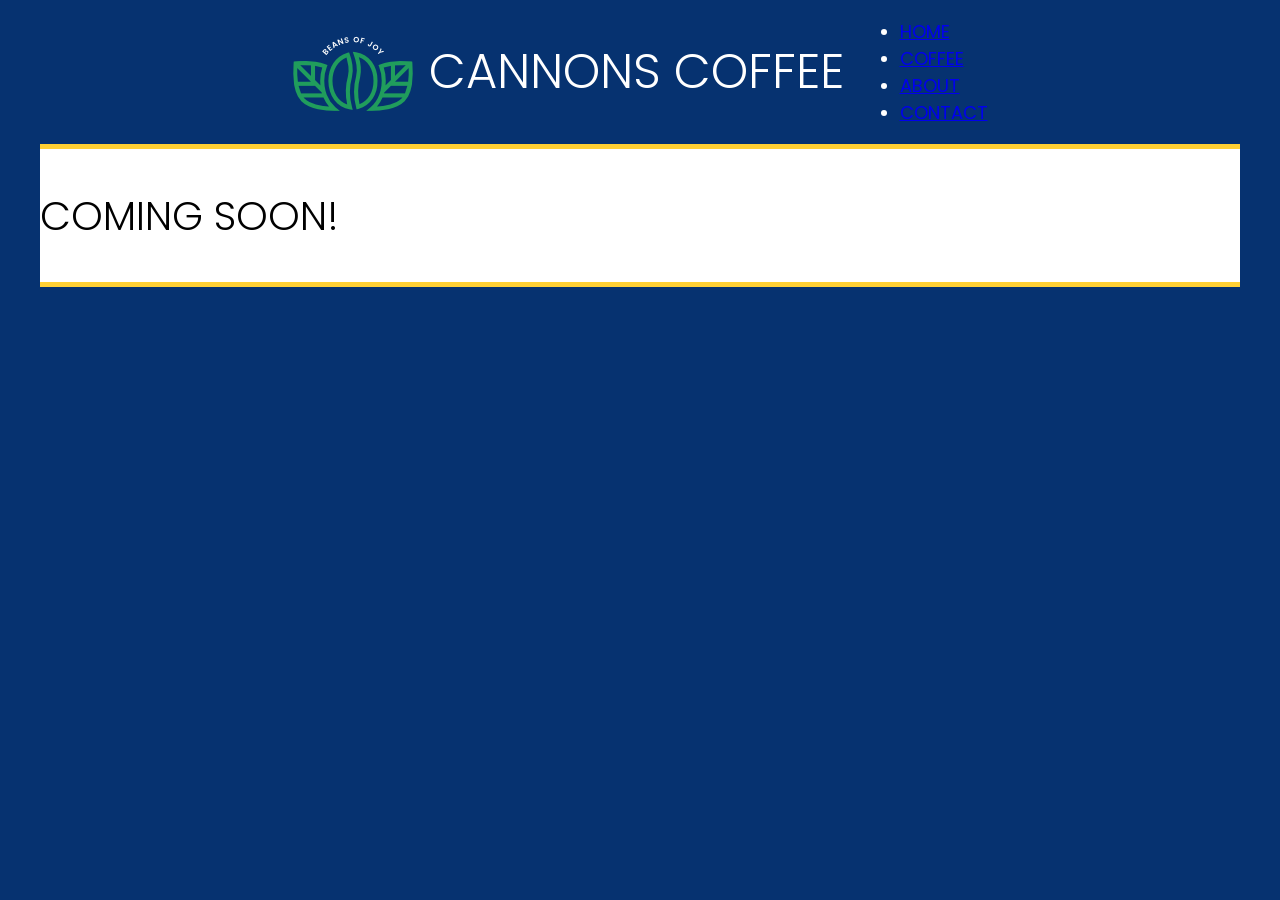
==== index.html @ 7f61fa81 "start project" ====
<!DOCTYPE html>
<html lang="en">

<head>
    <meta charset="UTF-8">
    <meta name="viewport" content="width=device-width, initial-scale=1.0">
    <title>Document</title>
    <link rel="stylesheet" href="css/styles.css">
</head>

<body>
    <div class="wrapper">
        <header>
            <img src="images/logo-nav.png" alt="Cannons Coffee, Beans of Joy! Est. 2014" />
            <h1>Cannons Coffee</h1>
            <nav>
                <ul>
                    <li><a href="#">Home</a></li>
                    <li><a href="latte.html">Coffee</a></li>
                    <li><a href="https://www.cloveberry.com/" target="_blank">About</a></li>
                    <li><a href="mailto:raidorzback@gmail.com">Contact</a></li>
                </ul>
            </nav>
        </header>
        <main>
            <h2>Coming Soon!</h2>
        </main>
    </div>
</body>

</html>
---- css/styles.css ----
@import url("https://fonts.googleapis.com/css2?family=Poppins:ital,wght@0,100;0,200;0,300;0,400;0,500;0,600;0,700;0,800;0,900;1,100;1,200;1,300;1,400;1,500;1,600;1,700;1,800;1,900&display=swap");

/* BASIC FORMATTING */
html {
    box-sizing: border-box;
}
*,
*:before,
*:after {
    box-sizing: inherit;
}

img {
    max-width: 100%;
}

:root {
    --black: #000000;
    --white: #ffffff;
    --catalina: #06327d;
    --bluetiful: #2b70e4;
    --vegan: #209d5c;
    --sunglow: #ffd034;
    --lightblue: #cadbf8;
}

body {
    font-family: Poppins;
    font-size: 1.125rem;
    color: black;
    background-color: #063270;
    margin: 0;
    padding: 0;
    line-height: 1.5;
}

main {
    background-color: white;
    border-bottom: 5px solid #ffd034;
    border-top: 5px solid #ffd034;
}

header {
    color: white;
    text-transform: uppercase;
    font-weight: normal;
    display: flex;
    flex-flow: row wrap;
    justify-content: center;
    align-items: center;
    gap: 1rem;
}

h1 {
    font-size: 3rem;
}

    h2 {
        font-size: 2.5rem;
    }

        h3 {
            font-size: 1.75rem;
        }

            h1, h2 {
                font-weight: 300;
                text-transform: uppercase;
            }

                h1, h2, h3 {
                    line-height: 1.667;
                }

.wrapper {
    max-width: 1200px;
    margin: 0 auto;
}
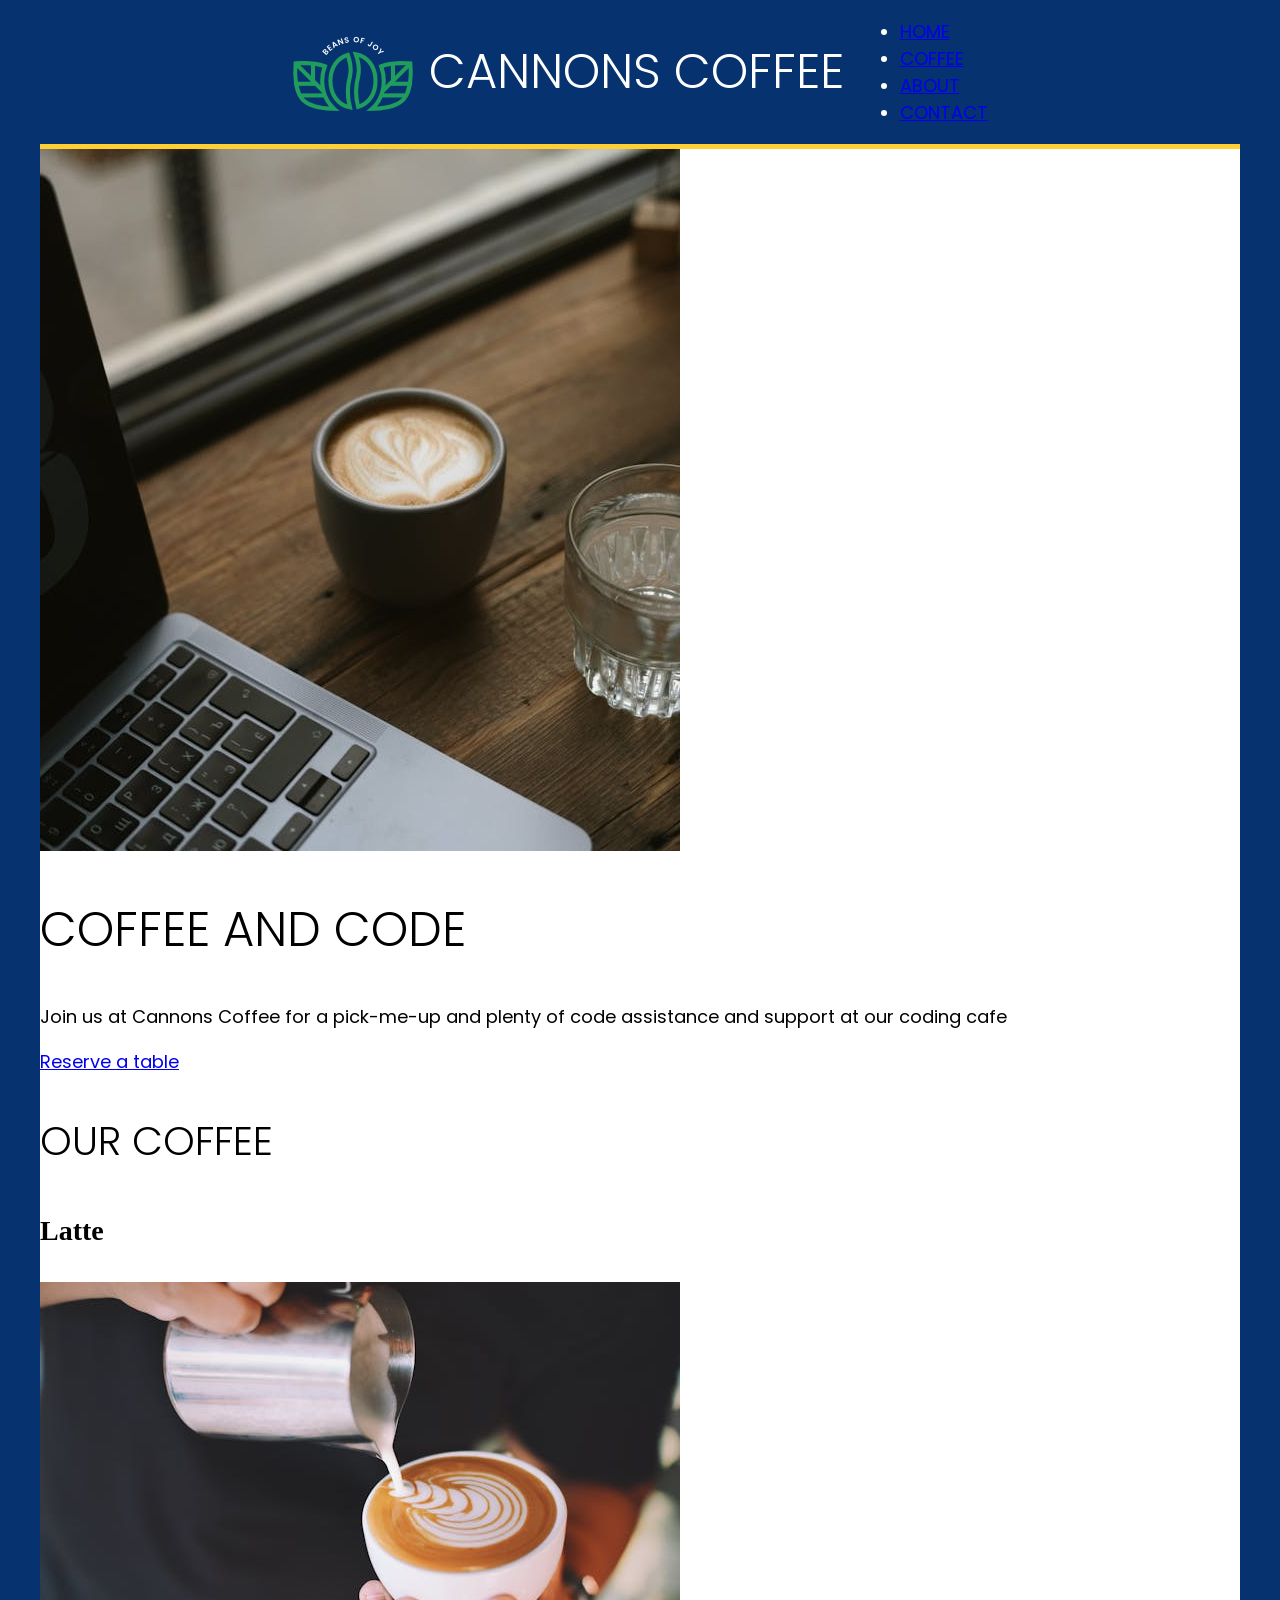
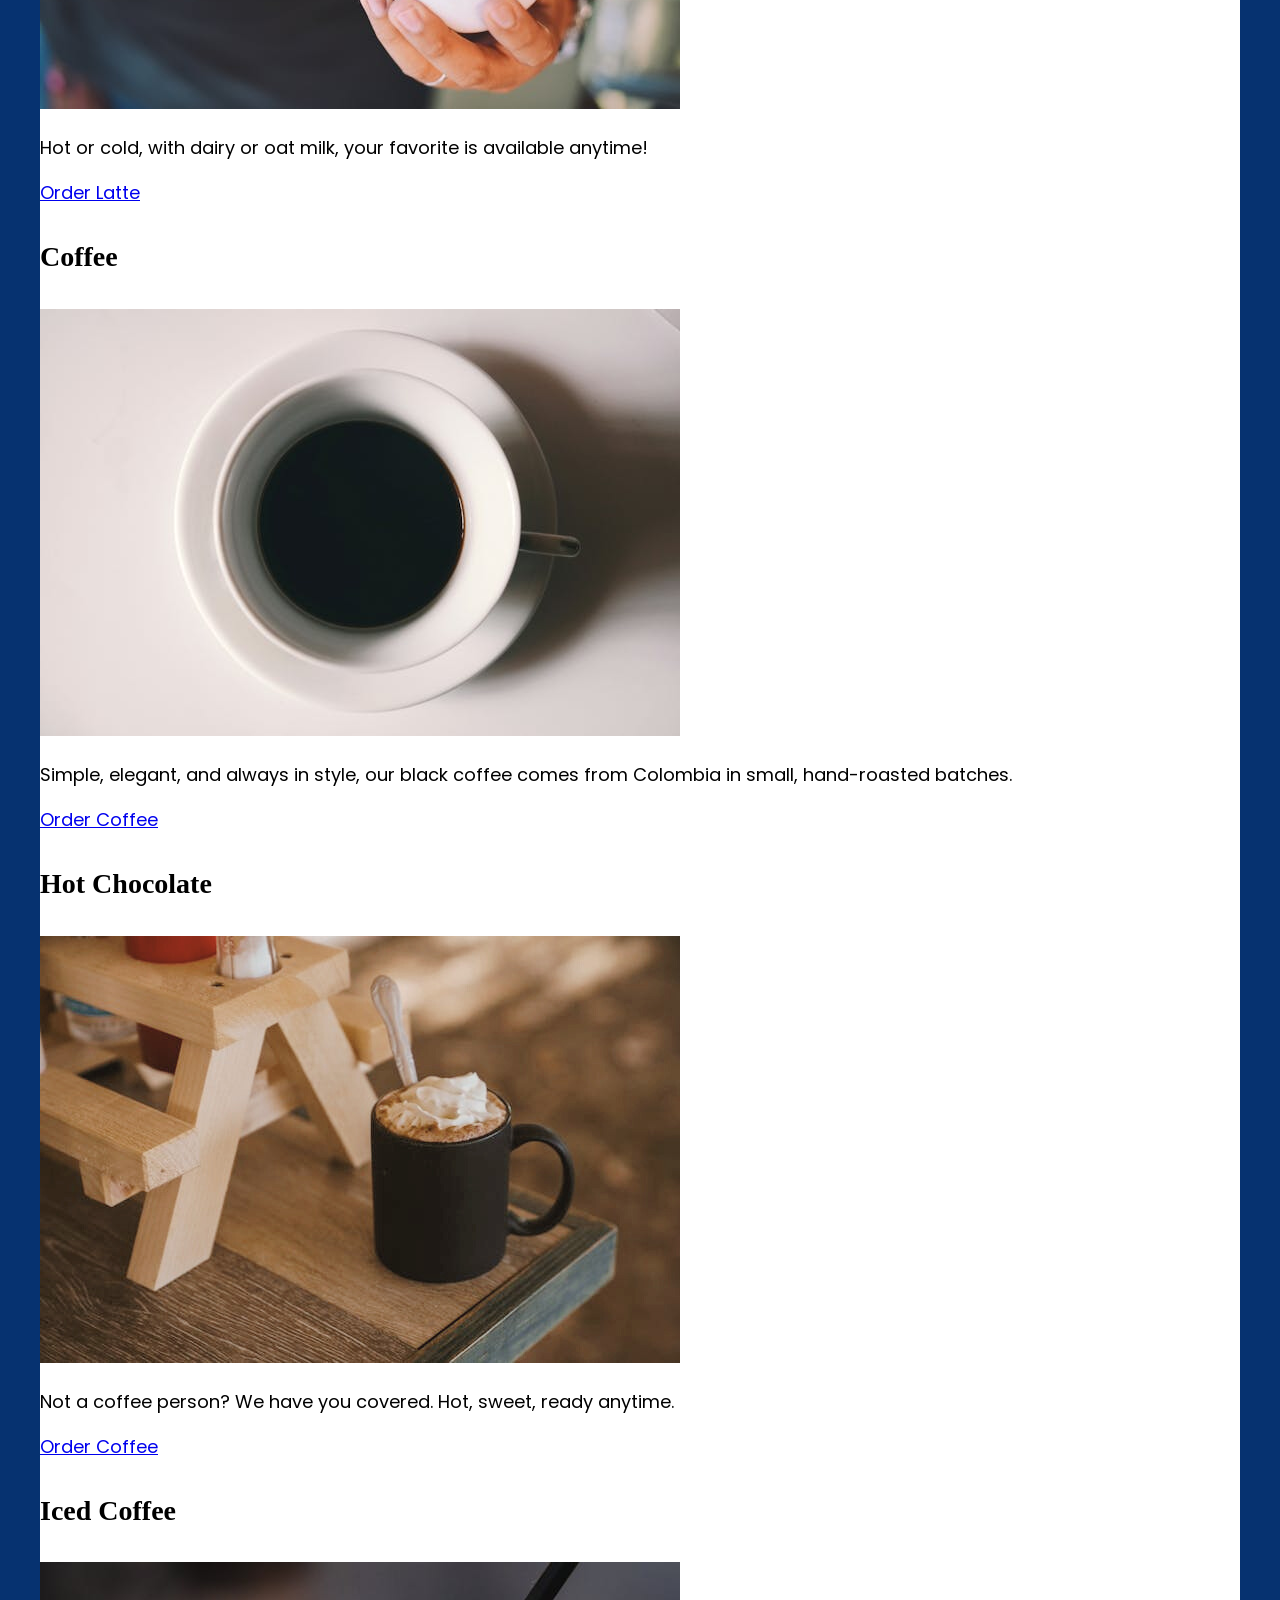
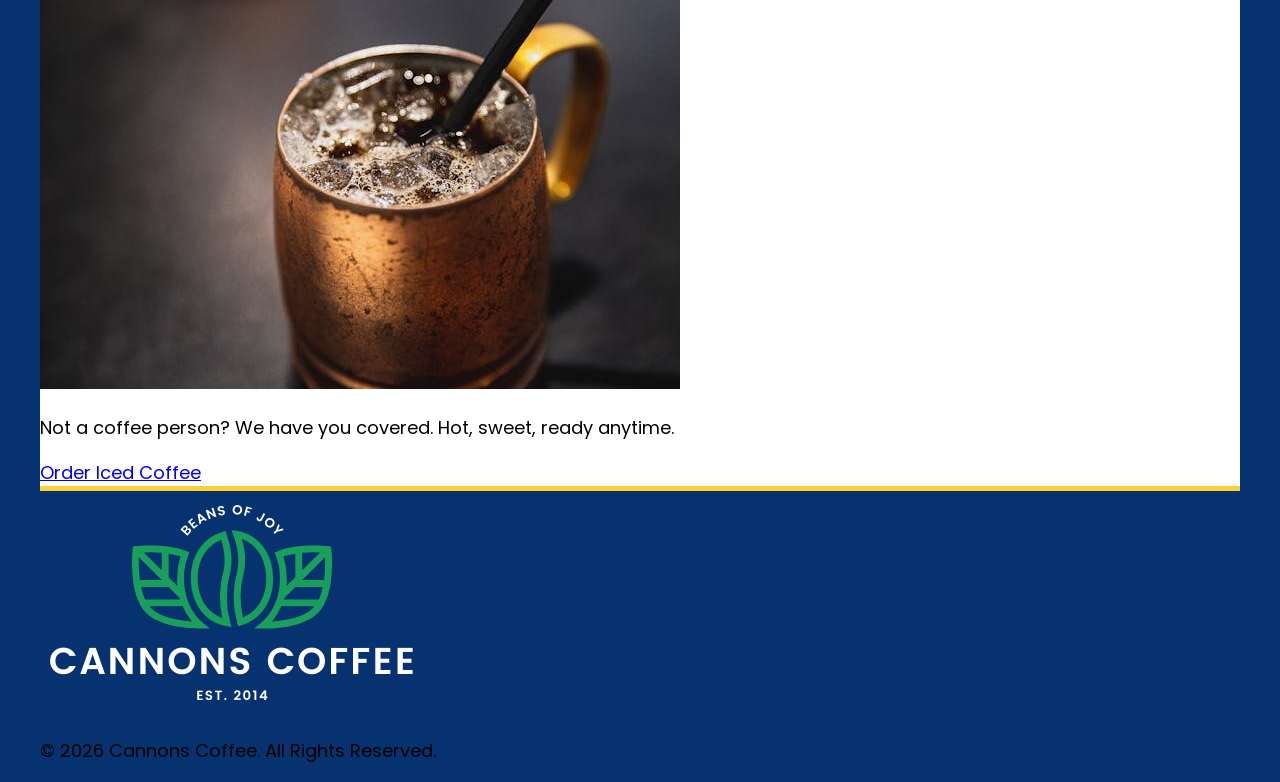
==== commit a55b48e0: "mark up html for both pages" ====
--- a/index.html
+++ b/index.html
@@ -23,8 +23,48 @@
             </nav>
         </header>
         <main>
-            <h2>Coming Soon!</h2>
+            <div>
+                <img src="images/coffee-computer.jpg" alt="Laptop with a cup of coffee and a glass of water">
+                <div>
+                    <h1>Coffee and Code</h1>
+                    <p>Join us at Cannons Coffee for a pick-me-up and plenty of code assistance and support at our
+                        coding cafe</p>
+                    <a href="#">Reserve a table</a>
+                </div>
+            </div>
+            <div>
+                <h2>Our Coffee</h2>
+                <div class="card">
+                    <h3>Latte</h3>
+                    <img src="images/latte.jpg" alt="Latte in a cup">
+                    <p>Hot or cold, with dairy or oat milk, your favorite is available anytime!</p>
+                    <a href="latte.html">Order Latte</a>
+                </div>
+                <div class="card">
+                    <h3>Coffee</h3>
+                    <img src="images/coffee.jpg" alt="Coffee in a cup">
+                    <p>Simple, elegant, and always in style, our black coffee comes from Colombia in small, hand-roasted
+                        batches.</p>
+                    <a href="latte.html">Order Coffee</a>
+                </div>
+                <div class="card">
+                    <h3>Hot Chocolate</h3>
+                    <img src="images/hotchoc.jpg" alt="ot Chocolate in a cup with whipped cream">
+                    <p>Not a coffee person? We have you covered. Hot, sweet, ready anytime.</p>
+                    <a href="latte.html">Order Coffee</a>
+                </div>
+                <div class="card">
+                    <h3>Iced Coffee</h3>
+                    <img src="images/iced.jpg" alt="Iced coffee in a mug with a straw ">
+                    <p>Not a coffee person? We have you covered. Hot, sweet, ready anytime.</p>
+                    <a href="latte.html">Order Iced Coffee</a>
+                </div>
+            </div>
         </main>
+        <footer>
+            <img src="images/logo-footer.png" alt="Cannons Coffee, Beans of Joy! Est. 2014">
+            <p>&copy; 2026 Cannons Coffee. All Rights Reserved.</p>
+        </footer>
     </div>
 </body>
 
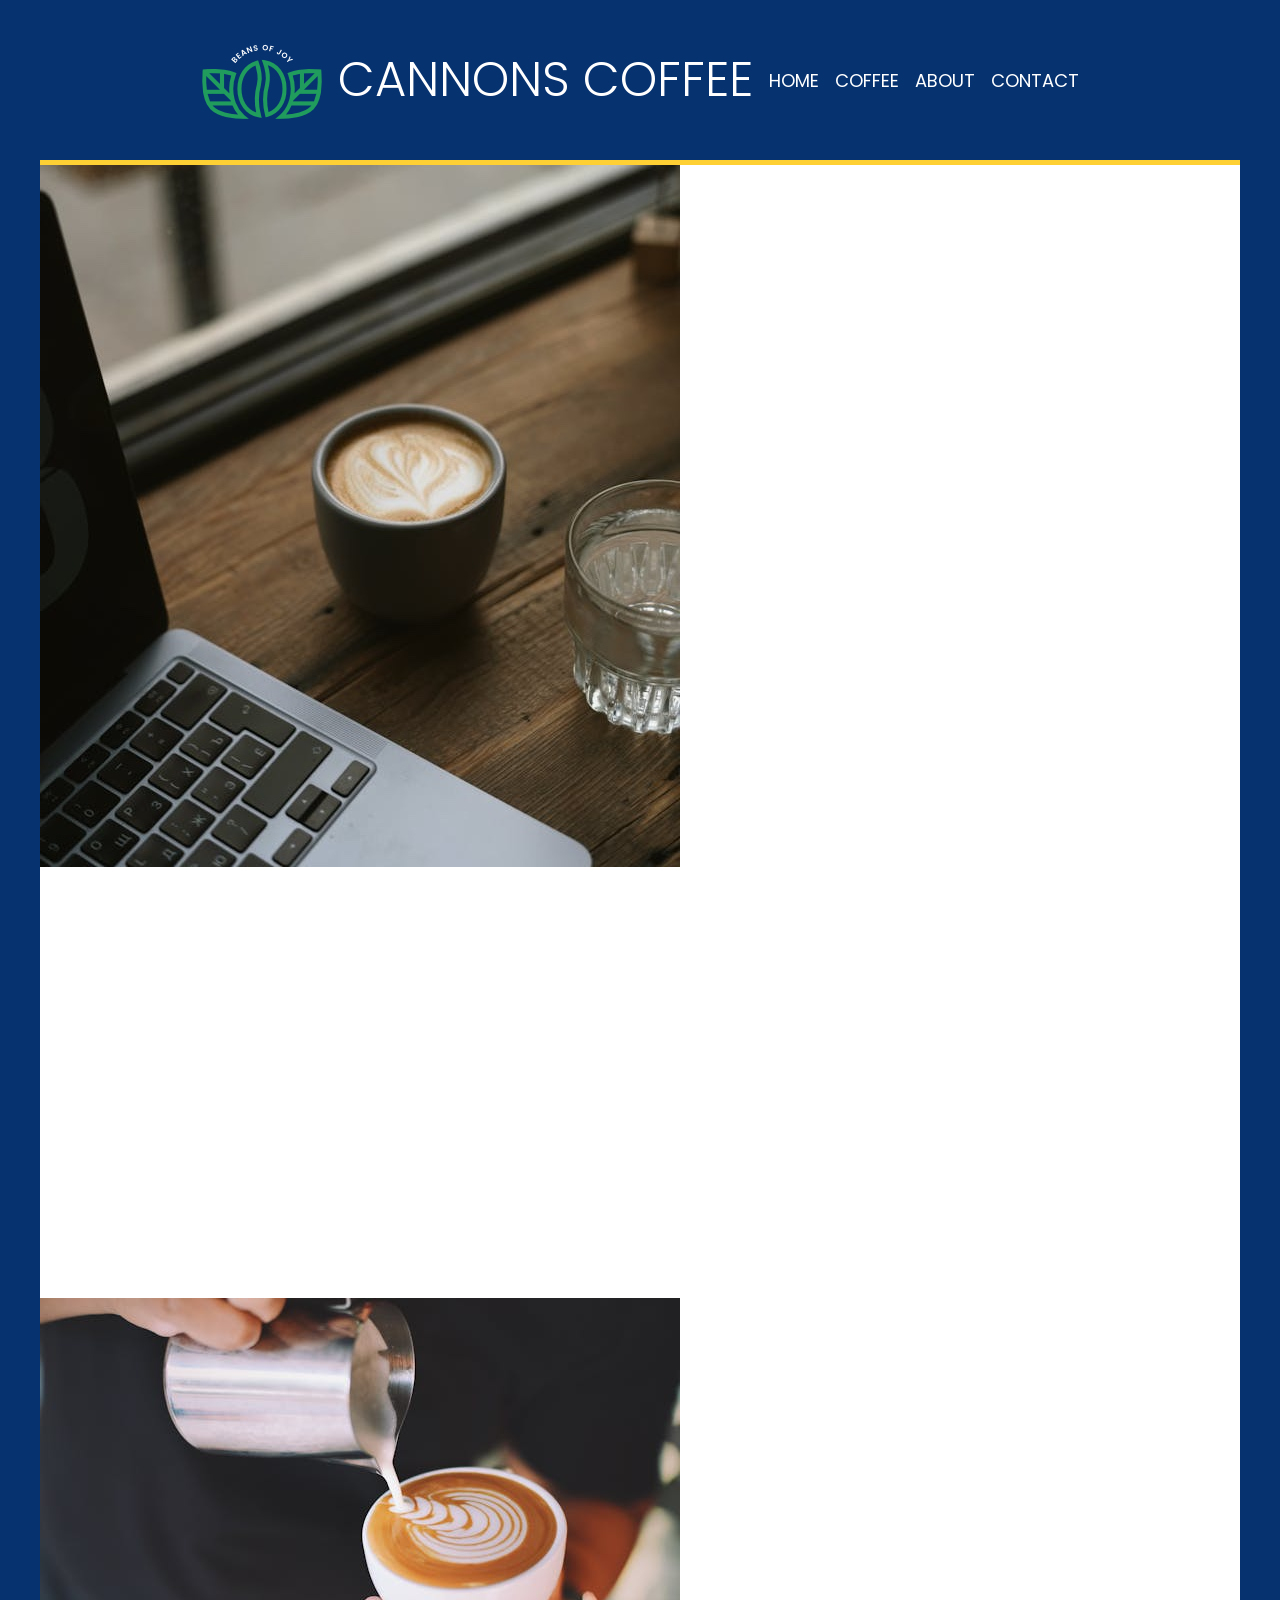
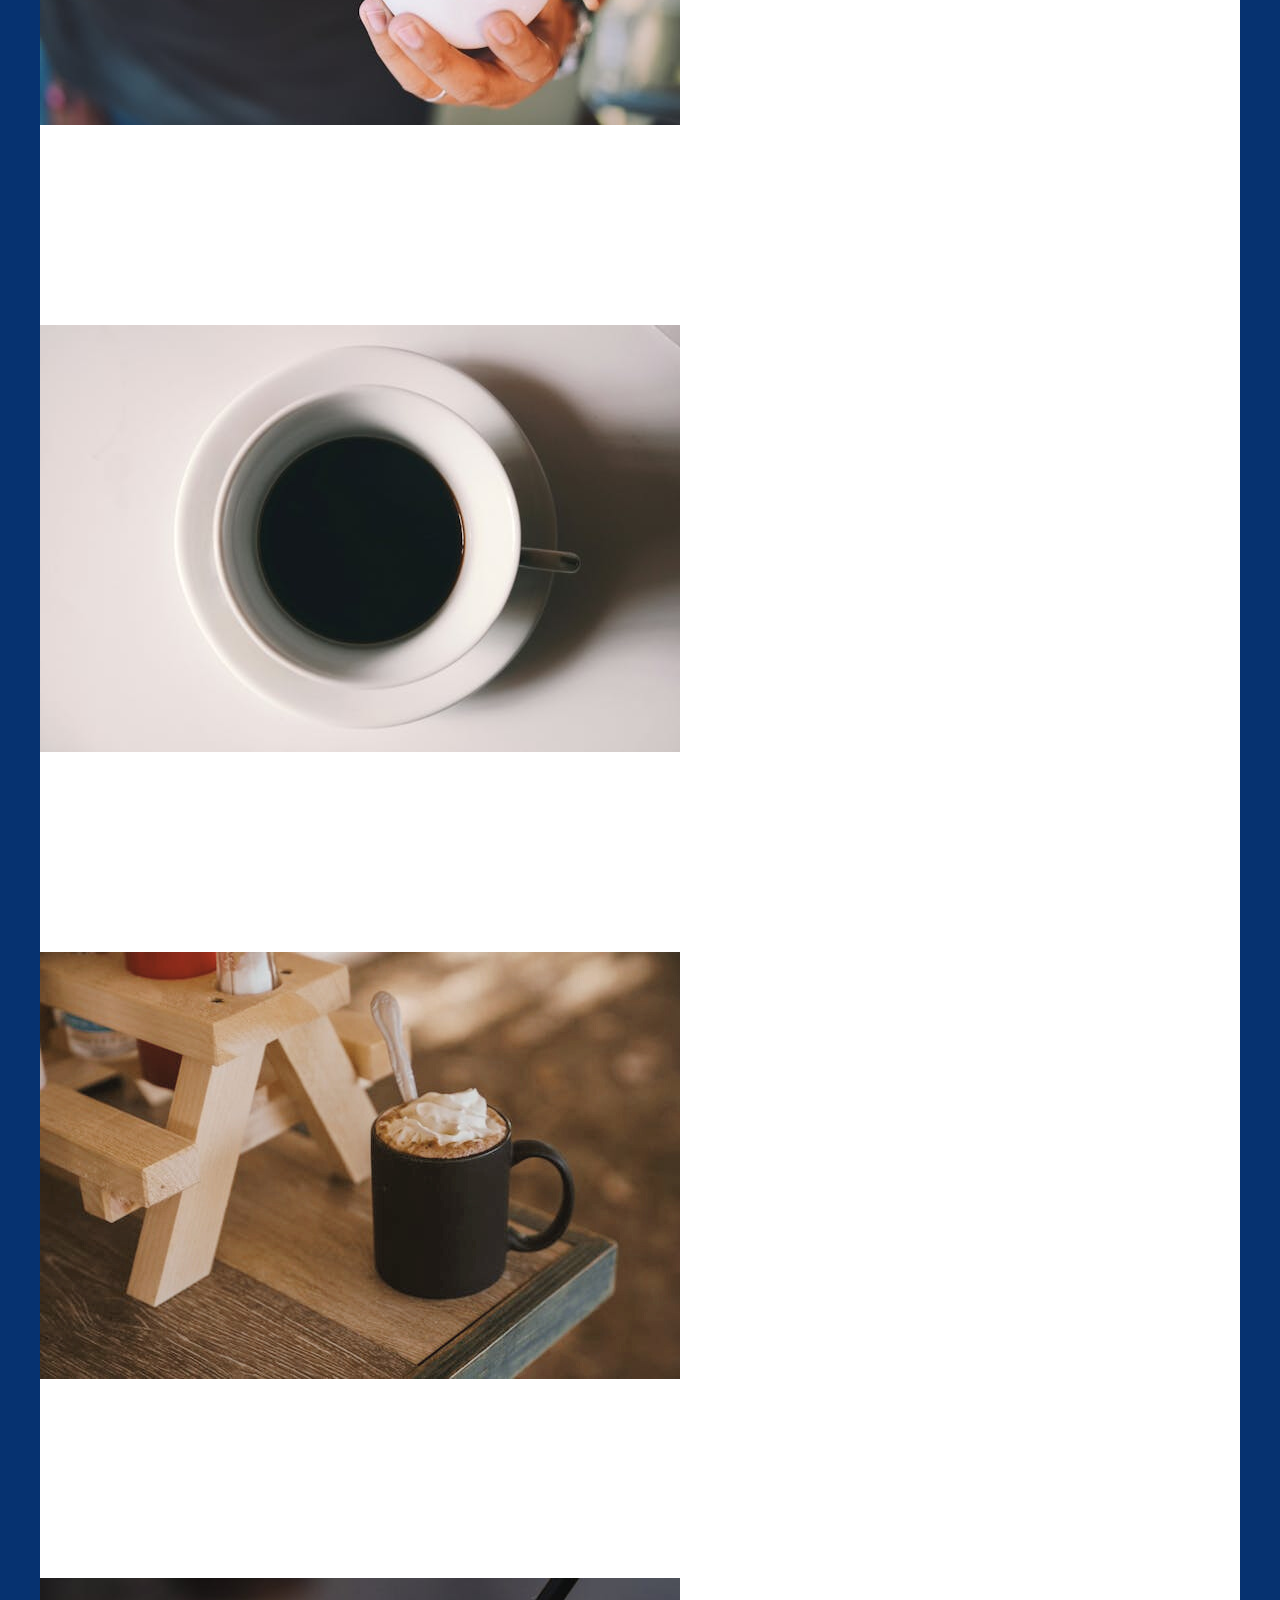
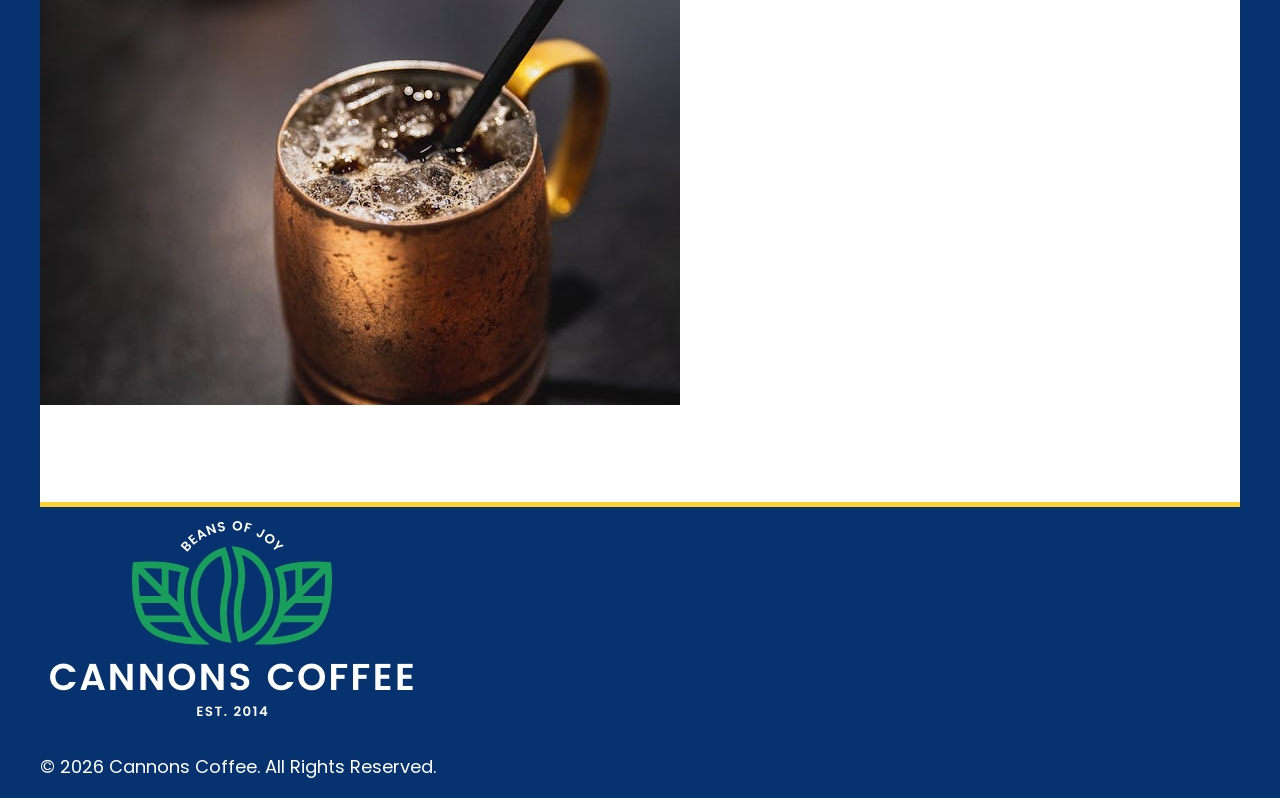
==== commit c122456a: "style nav and header on mobile" ====
--- a/index.html
+++ b/index.html
@@ -11,8 +11,10 @@
 <body>
     <div class="wrapper">
         <header>
-            <img src="images/logo-nav.png" alt="Cannons Coffee, Beans of Joy! Est. 2014" />
-            <h1>Cannons Coffee</h1>
+            <div class="logo">
+                <img src="images/logo-nav.png" alt="Cannons Coffee, Beans of Joy! Est. 2014" />
+                <h1>Cannons Coffee</h1>
+            </div>
             <nav>
                 <ul>
                     <li><a href="#">Home</a></li>
--- a/css/styles.css
+++ b/css/styles.css
@@ -14,6 +14,7 @@
     max-width: 100%;
 }
 
+/* GLOBAL STYLES */
 :root {
     --black: #000000;
     --white: #ffffff;
@@ -27,11 +28,15 @@
 body {
     font-family: Poppins;
     font-size: 1.125rem;
-    color: black;
+    color: white;
     background-color: #063270;
     margin: 0;
     padding: 0;
     line-height: 1.5;
+}
+
+a {
+    color: white;
 }
 
 main {
@@ -49,10 +54,6 @@
     justify-content: center;
     align-items: center;
     gap: 1rem;
-}
-
-h1 {
-    font-size: 3rem;
 }
 
     h2 {
@@ -75,4 +76,36 @@
 .wrapper {
     max-width: 1200px;
     margin: 0 auto;
+}
+
+/* HEADER */
+header {
+    padding: 0.5rem 1rem;
+}
+
+.logo {
+    display: flex;
+    justify-content: center;
+    align-items: center;
+    gap: 1rem;
+}
+
+    /* NAV */
+    nav ul {
+        list-style-type: none;
+        padding: 0;
+        display: flex;
+        gap: 1rem;
+    }
+
+        nav a {
+            text-decoration: none;
+        }
+
+
+/* MEDIA QUERIES */
+@media (min-width: 650px) {
+    h1 {
+        font-size: 3rem;
+    }
 }
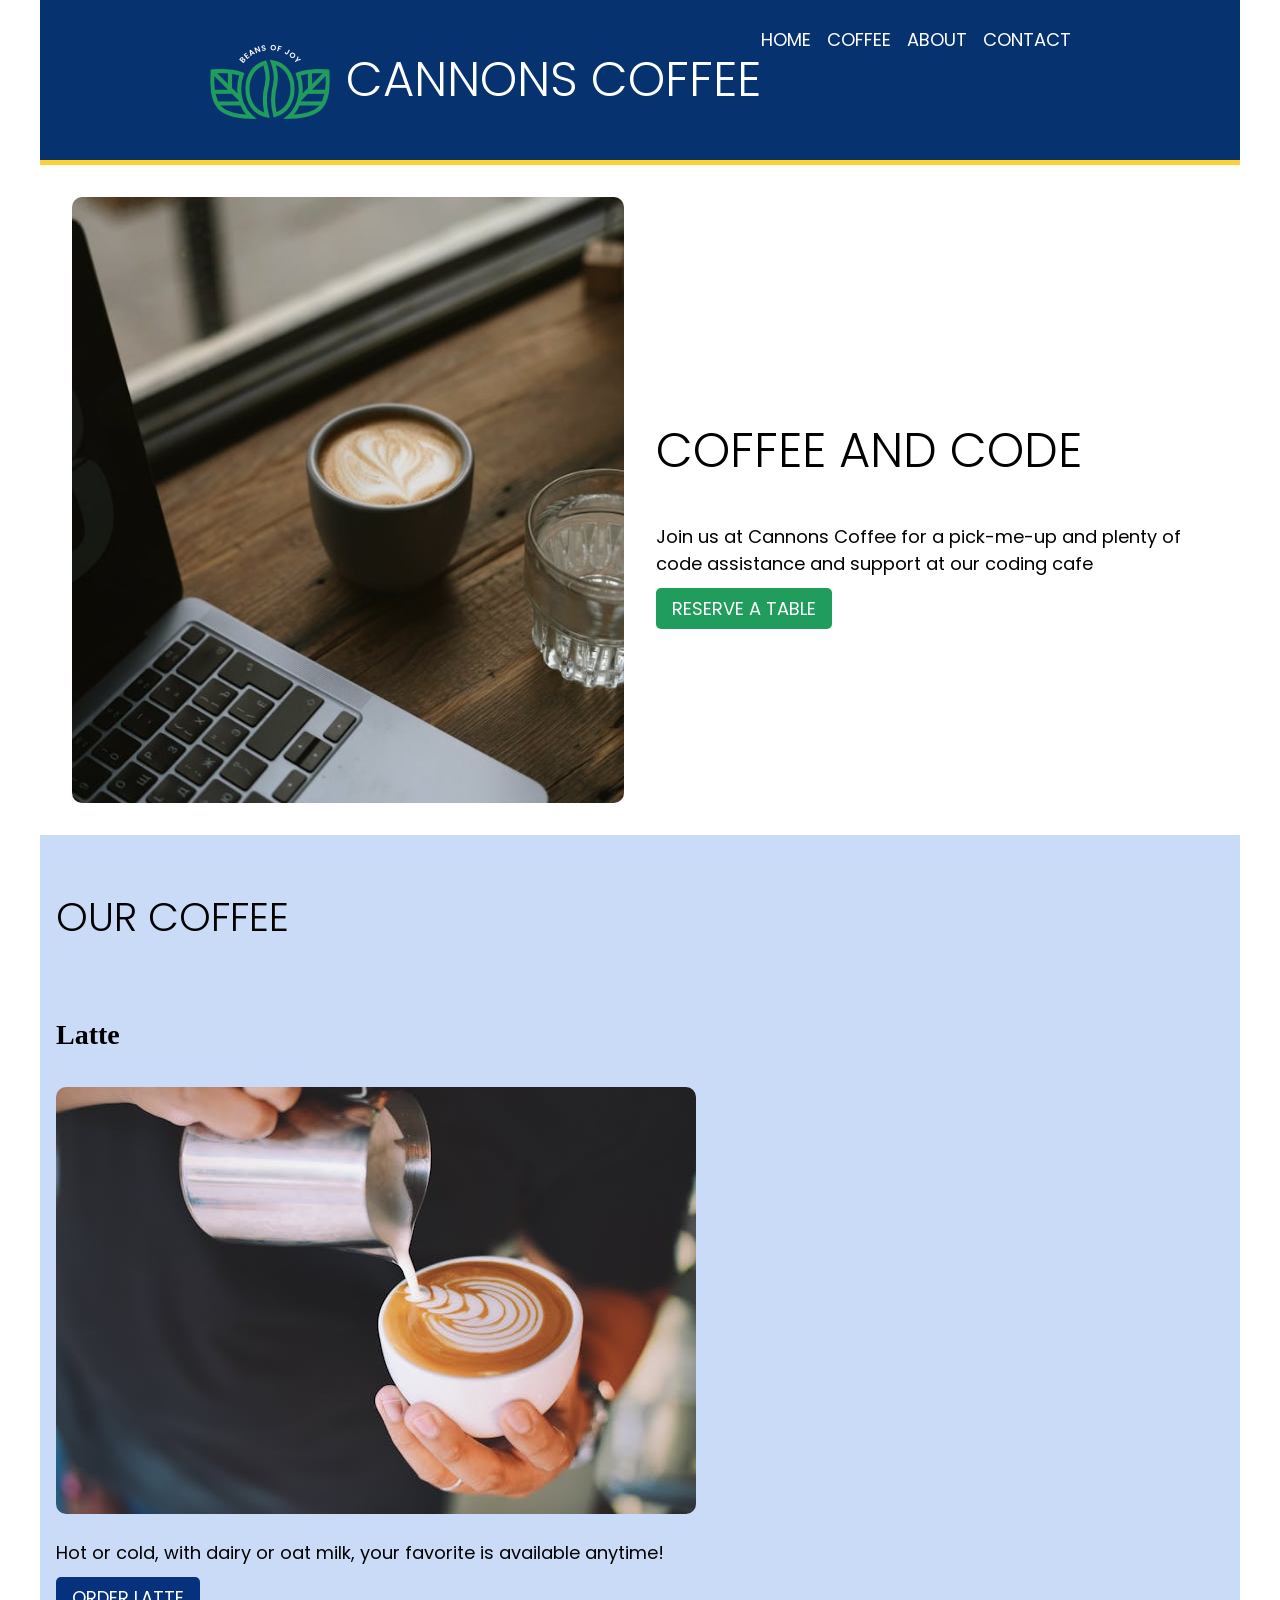
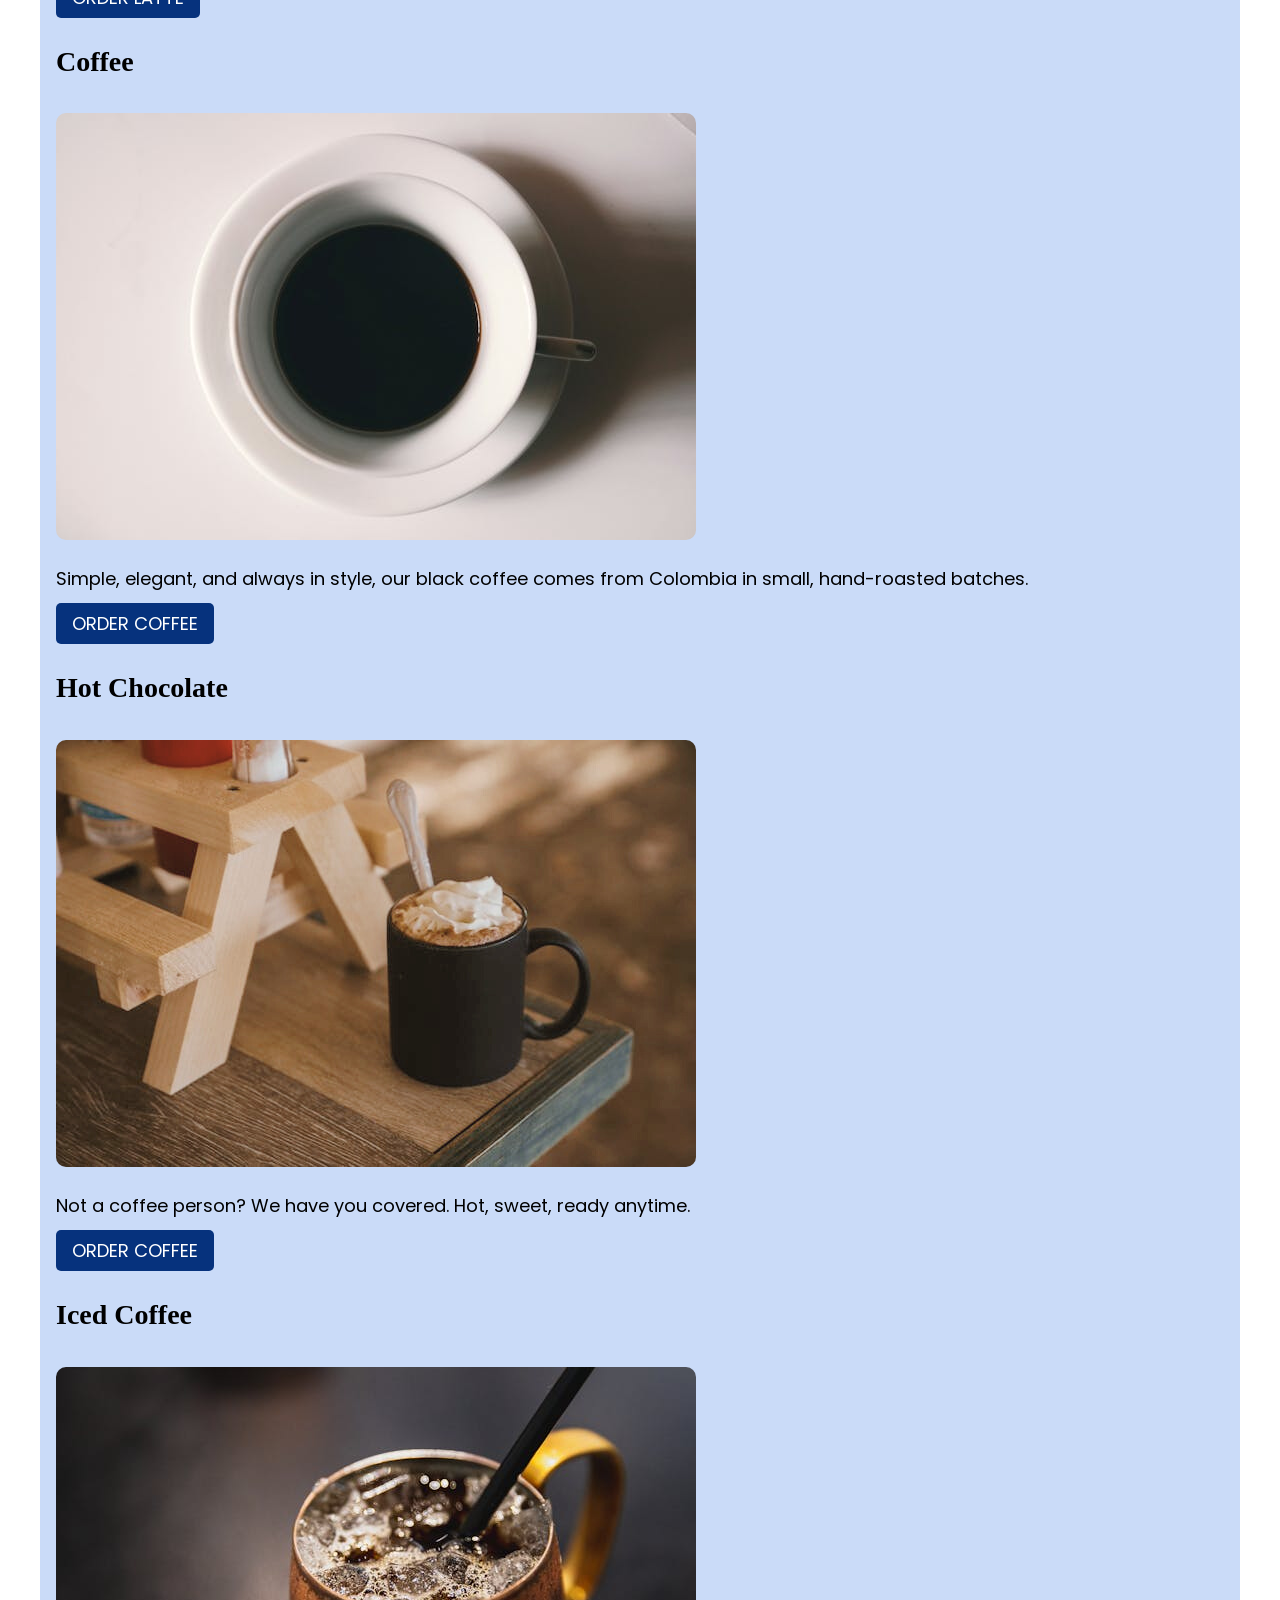
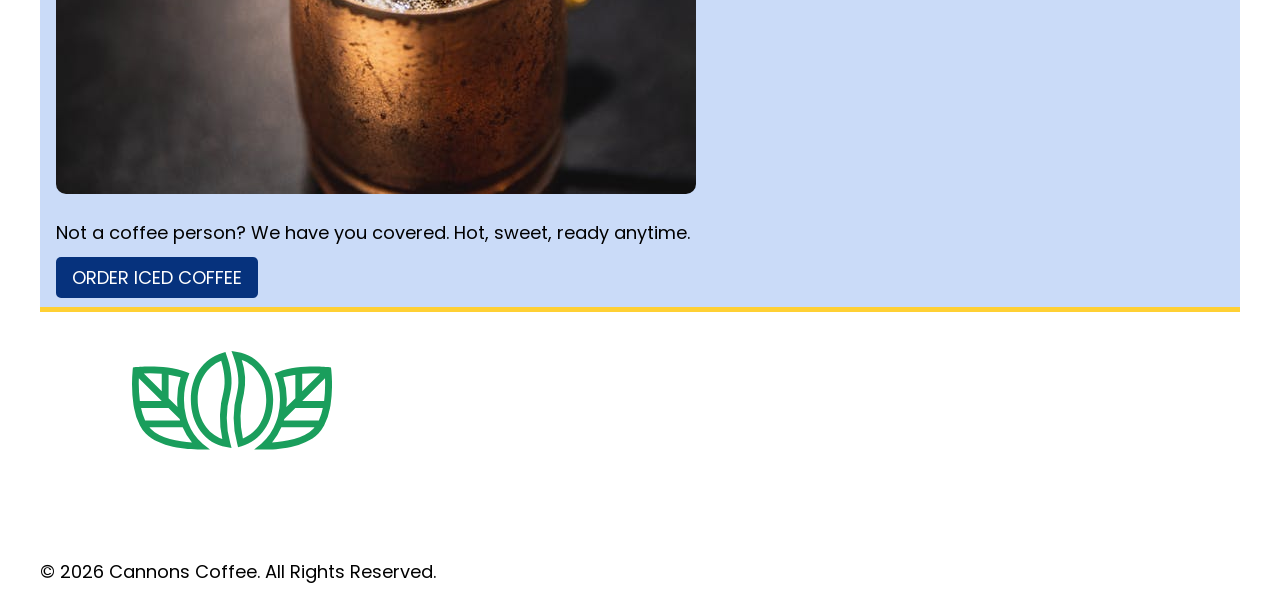
==== commit 8411a876: "hero section styled" ====
--- a/index.html
+++ b/index.html
@@ -25,41 +25,41 @@
             </nav>
         </header>
         <main>
-            <div>
+            <div class="hero">
                 <img src="images/coffee-computer.jpg" alt="Laptop with a cup of coffee and a glass of water">
                 <div>
                     <h1>Coffee and Code</h1>
                     <p>Join us at Cannons Coffee for a pick-me-up and plenty of code assistance and support at our
                         coding cafe</p>
-                    <a href="#">Reserve a table</a>
+                    <a class="button" href="#">Reserve a table</a>
                 </div>
             </div>
-            <div>
+            <div class="grid-container">
                 <h2>Our Coffee</h2>
                 <div class="card">
                     <h3>Latte</h3>
                     <img src="images/latte.jpg" alt="Latte in a cup">
                     <p>Hot or cold, with dairy or oat milk, your favorite is available anytime!</p>
-                    <a href="latte.html">Order Latte</a>
+                    <a class="button" href="latte.html">Order Latte</a>
                 </div>
                 <div class="card">
                     <h3>Coffee</h3>
                     <img src="images/coffee.jpg" alt="Coffee in a cup">
                     <p>Simple, elegant, and always in style, our black coffee comes from Colombia in small, hand-roasted
                         batches.</p>
-                    <a href="latte.html">Order Coffee</a>
+                    <a class="button" href="latte.html">Order Coffee</a>
                 </div>
                 <div class="card">
                     <h3>Hot Chocolate</h3>
                     <img src="images/hotchoc.jpg" alt="ot Chocolate in a cup with whipped cream">
                     <p>Not a coffee person? We have you covered. Hot, sweet, ready anytime.</p>
-                    <a href="latte.html">Order Coffee</a>
+                    <a class="button" href="latte.html">Order Coffee</a>
                 </div>
                 <div class="card">
                     <h3>Iced Coffee</h3>
                     <img src="images/iced.jpg" alt="Iced coffee in a mug with a straw ">
                     <p>Not a coffee person? We have you covered. Hot, sweet, ready anytime.</p>
-                    <a href="latte.html">Order Iced Coffee</a>
+                    <a class="button" href="latte.html">Order Iced Coffee</a>
                 </div>
             </div>
         </main>
--- a/css/styles.css
+++ b/css/styles.css
@@ -12,49 +12,41 @@
 
 img {
     max-width: 100%;
+    border-radius: 10px;
 }
 
 /* GLOBAL STYLES */
 :root {
     --black: #000000;
     --white: #ffffff;
-    --catalina: #06327d;
-    --bluetiful: #2b70e4;
-    --vegan: #209d5c;
-    --sunglow: #ffd034;
+    --darkblue: #06327d;
+    --blue: #2b70e4;
+    --green: #209d5c;
+    --yellow: #ffd034;
     --lightblue: #cadbf8;
 }
 
 body {
     font-family: Poppins;
     font-size: 1.125rem;
-    color: white;
-    background-color: #063270;
     margin: 0;
     padding: 0;
     line-height: 1.5;
 }
 
 a {
-    color: white;
+    color: var(--white);
 }
 
 main {
-    background-color: white;
+    background-color: var(--lightblue);
     border-bottom: 5px solid #ffd034;
     border-top: 5px solid #ffd034;
 }
 
-header {
-    color: white;
-    text-transform: uppercase;
-    font-weight: normal;
-    display: flex;
-    flex-flow: row wrap;
-    justify-content: center;
-    align-items: center;
-    gap: 1rem;
-}
+h1 {
+        font-size: 3rem;
+    }
 
     h2 {
         font-size: 2.5rem;
@@ -78,9 +70,29 @@
     margin: 0 auto;
 }
 
+/* BUTTONS */
+.button {
+    padding: 0.5rem 1rem;
+    border-radius: 5px;
+}
+
+    a.button {
+        text-decoration: none;
+        text-transform: uppercase;
+        background-color: var(--darkblue);
+        color: var(--white);
+    }
+
 /* HEADER */
 header {
-    padding: 0.5rem 1rem;
+    color: var(--white);
+    text-transform: uppercase;
+    font-weight: normal;
+    display: flex;
+    flex-flow: row wrap;
+    justify-content: center;
+    padding: 0.5rem 0;
+    background-color: #063270;
 }
 
 .logo {
@@ -102,10 +114,23 @@
             text-decoration: none;
         }
 
+/* HERO */
+.hero {
+    display: grid;
+    grid-template-columns: 1fr 1fr;
+    padding: 2rem;
+    gap: 2rem;
+    align-items:center;
+    color: var(--black);
+    background-color: var(--white);
+}
 
-/* MEDIA QUERIES */
-@media (min-width: 650px) {
-    h1 {
-        font-size: 3rem;
-    }
+.hero a {
+    background-color: var(--green);
+}
+
+/* GRID */
+.grid-container {
+    display: grid;
+    padding: 1rem;
 }
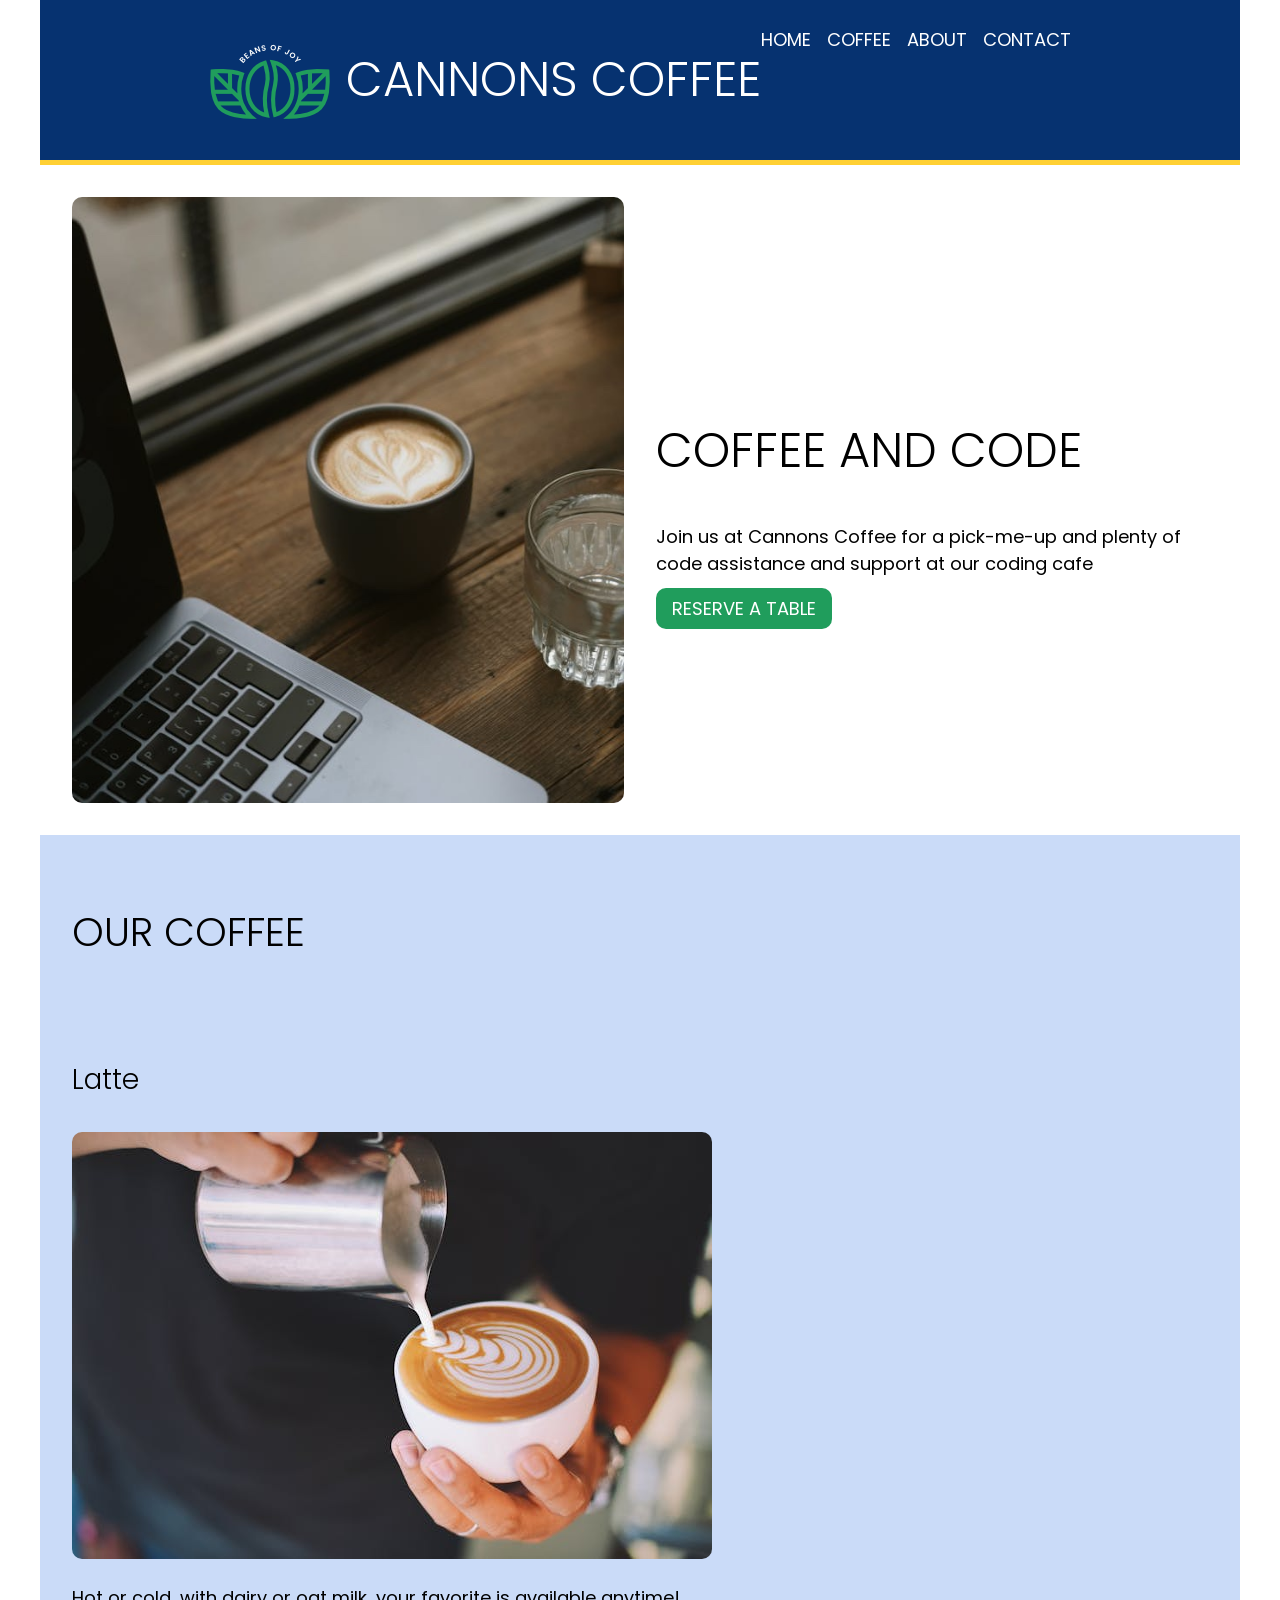
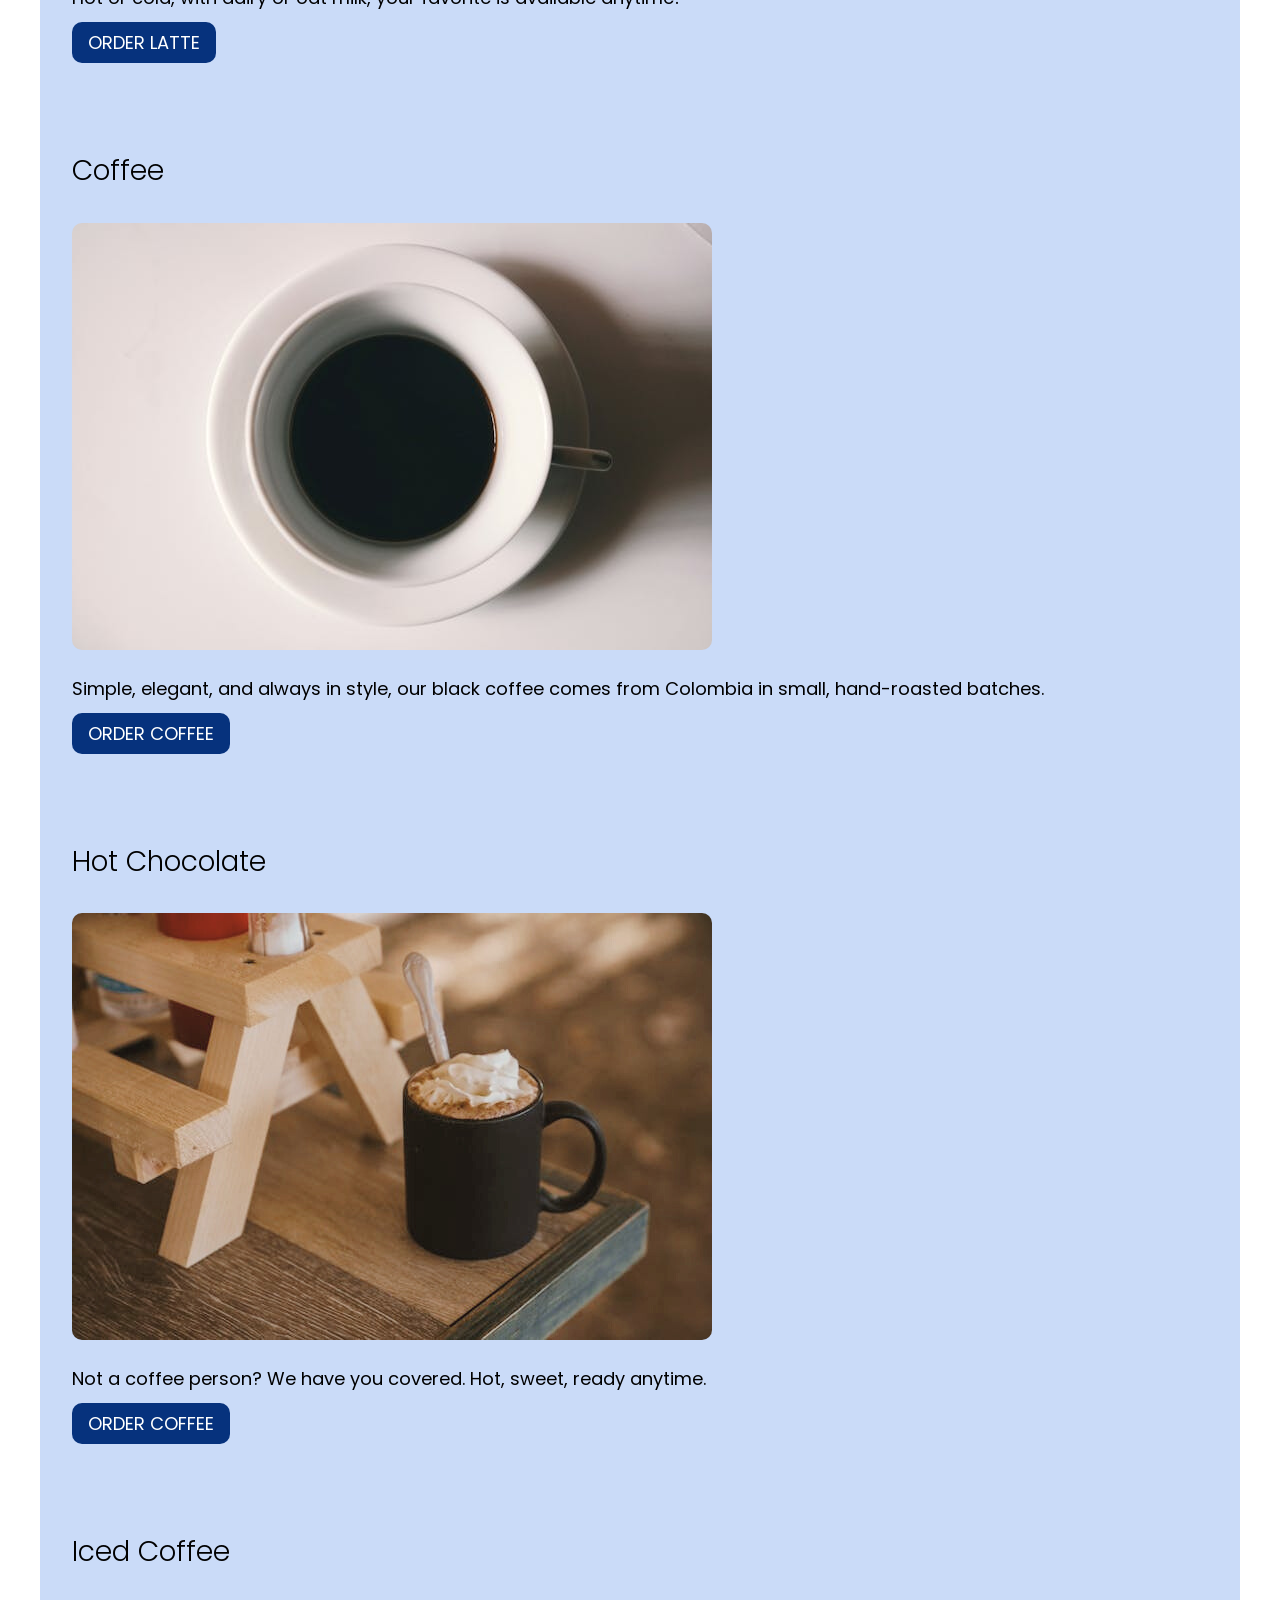
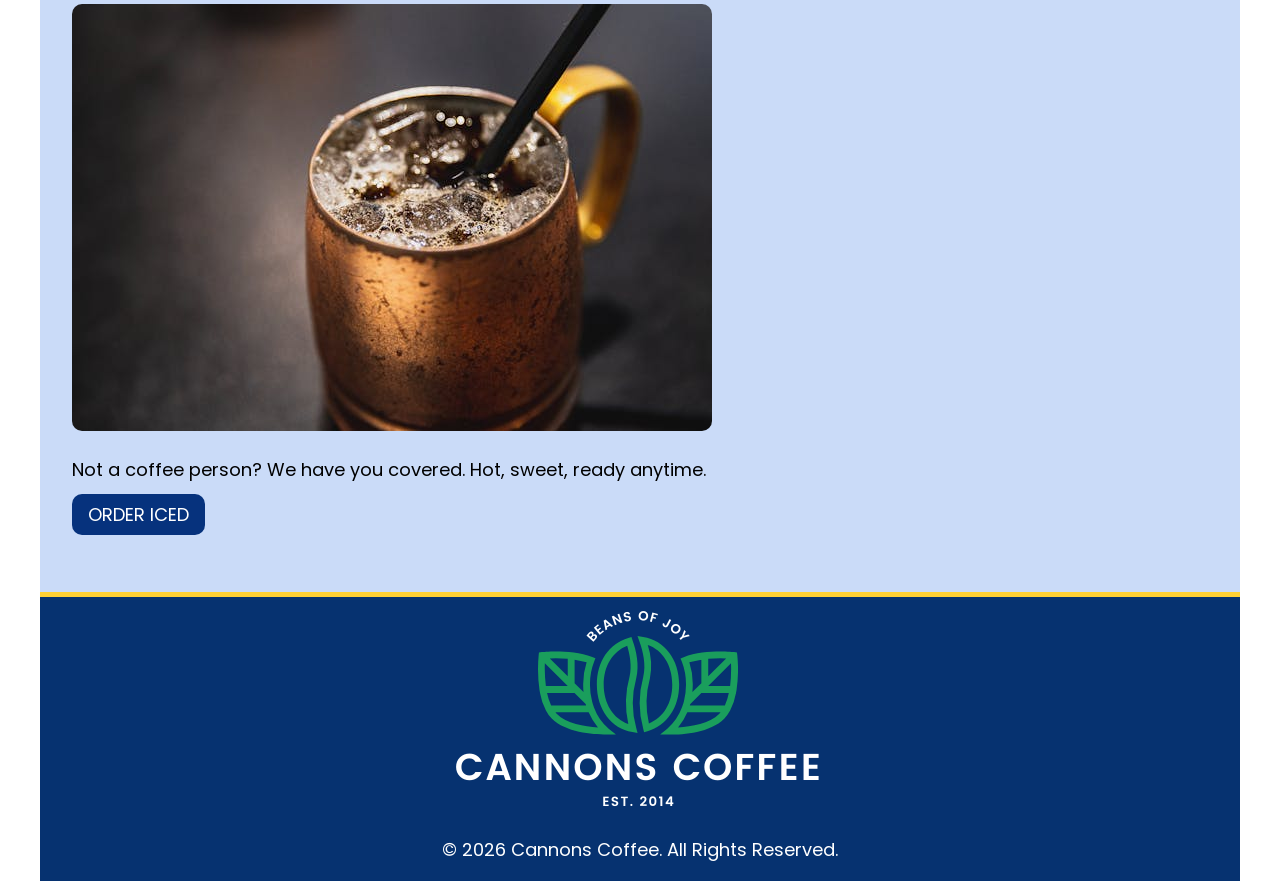
==== commit 39e420ca: "mobile styles in place" ====
--- a/index.html
+++ b/index.html
@@ -59,7 +59,7 @@
                     <h3>Iced Coffee</h3>
                     <img src="images/iced.jpg" alt="Iced coffee in a mug with a straw ">
                     <p>Not a coffee person? We have you covered. Hot, sweet, ready anytime.</p>
-                    <a class="button" href="latte.html">Order Iced Coffee</a>
+                    <a class="button" href="latte.html">Order Iced</a>
                 </div>
             </div>
         </main>
--- a/css/styles.css
+++ b/css/styles.css
@@ -12,7 +12,7 @@
 
 img {
     max-width: 100%;
-    border-radius: 10px;
+    border-radius: var(--radius);
 }
 
 /* GLOBAL STYLES */
@@ -24,6 +24,7 @@
     --green: #209d5c;
     --yellow: #ffd034;
     --lightblue: #cadbf8;
+    --radius: 10px;
 }
 
 body {
@@ -50,6 +51,7 @@
 
     h2 {
         font-size: 2.5rem;
+        margin: 0;
     }
 
         h3 {
@@ -57,11 +59,11 @@
         }
 
             h1, h2 {
-                font-weight: 300;
                 text-transform: uppercase;
             }
 
                 h1, h2, h3 {
+                    font-weight: 300;
                     line-height: 1.667;
                 }
 
@@ -73,7 +75,7 @@
 /* BUTTONS */
 .button {
     padding: 0.5rem 1rem;
-    border-radius: 5px;
+    border-radius: var(--radius);
 }
 
     a.button {
@@ -92,6 +94,9 @@
     flex-flow: row wrap;
     justify-content: center;
     padding: 0.5rem 0;
+}
+
+header, footer {
     background-color: #063270;
 }
 
@@ -132,5 +137,14 @@
 /* GRID */
 .grid-container {
     display: grid;
-    padding: 1rem;
+    padding: 4rem 2rem;
+    gap: 4rem;
+}
+
+/* FOOTER */
+footer {
+    display: flex;
+    color: var(--white);
+    flex-direction: column;
+    align-items: center;
 }
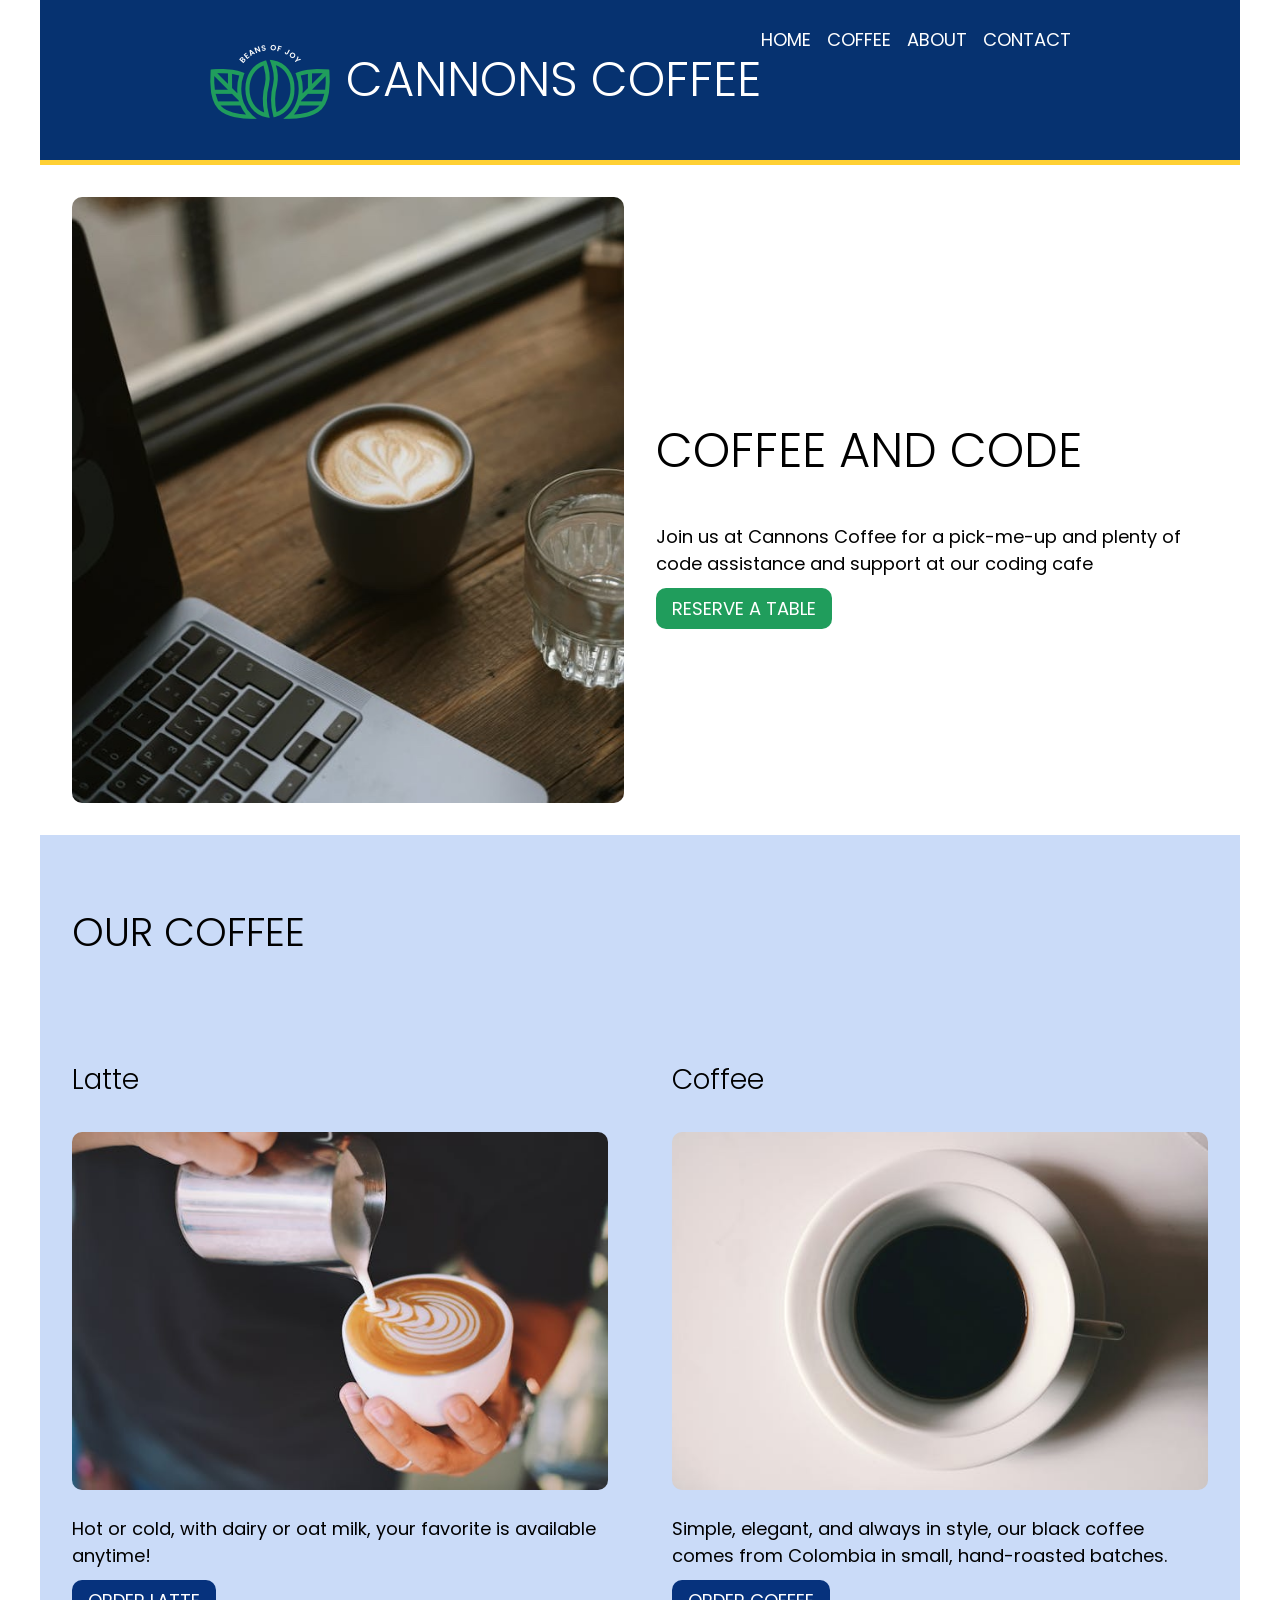
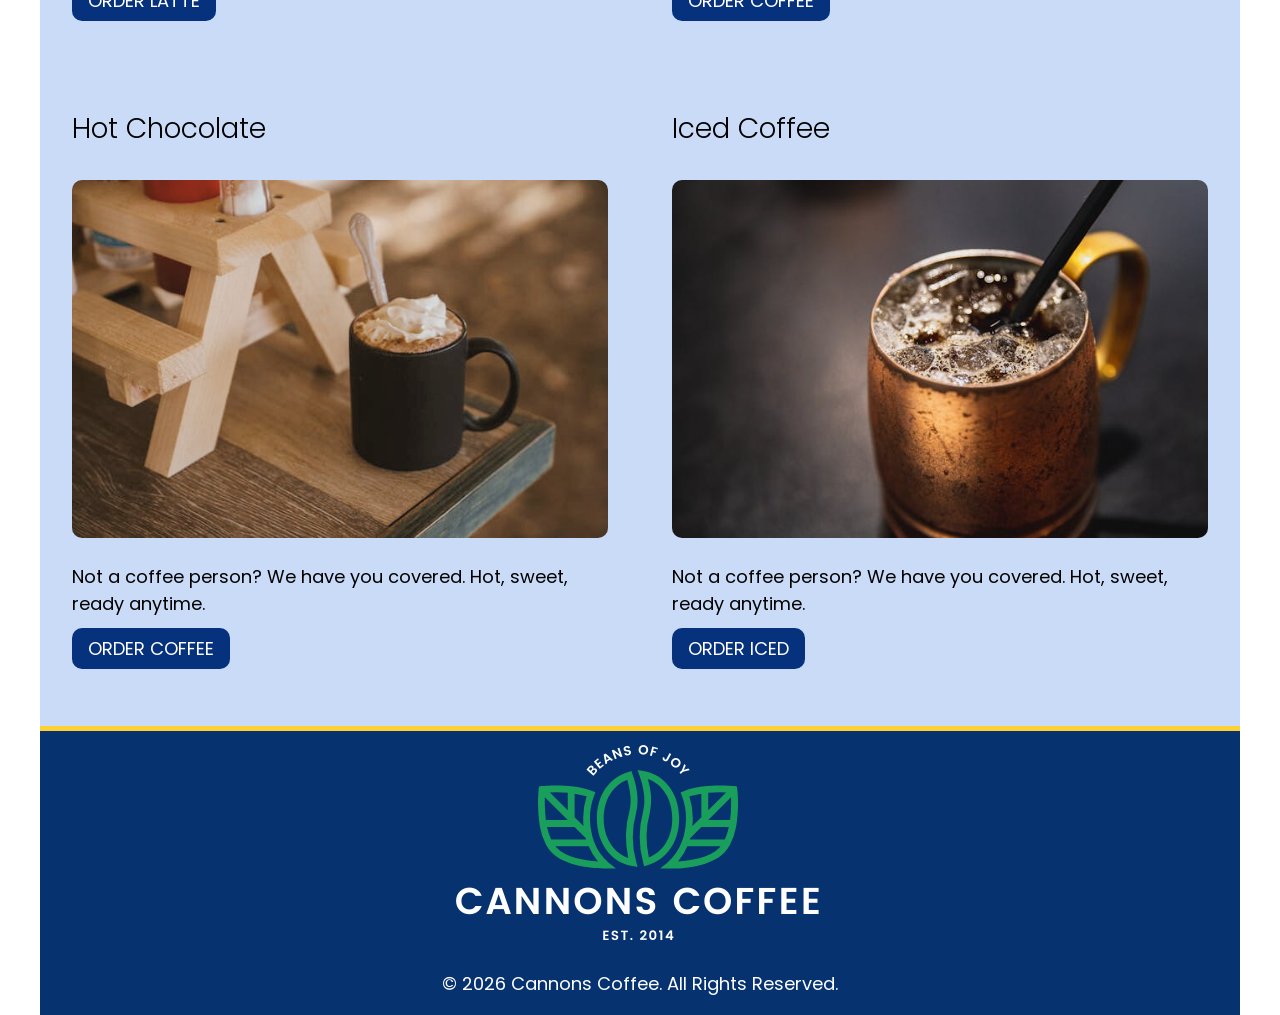
==== commit 292923fb: "table layout" ====
--- a/index.html
+++ b/index.html
@@ -27,7 +27,7 @@
         <main>
             <div class="hero">
                 <img src="images/coffee-computer.jpg" alt="Laptop with a cup of coffee and a glass of water">
-                <div>
+                <div class="intro">
                     <h1>Coffee and Code</h1>
                     <p>Join us at Cannons Coffee for a pick-me-up and plenty of code assistance and support at our
                         coding cafe</p>
--- a/css/styles.css
+++ b/css/styles.css
@@ -134,6 +134,10 @@
     background-color: var(--green);
 }
 
+.intro {
+    padding: 1rem 0;
+}
+
 /* GRID */
 .grid-container {
     display: grid;
@@ -147,4 +151,15 @@
     color: var(--white);
     flex-direction: column;
     align-items: center;
+}
+
+/* MEDIA QUERIES */
+@media (min-width: 650px) {
+    .grid-container {
+        grid-template-columns: repeat(2, 1fr);
+    }
+
+    h2 {
+        grid-column: 1 / 3;
+    }
 }
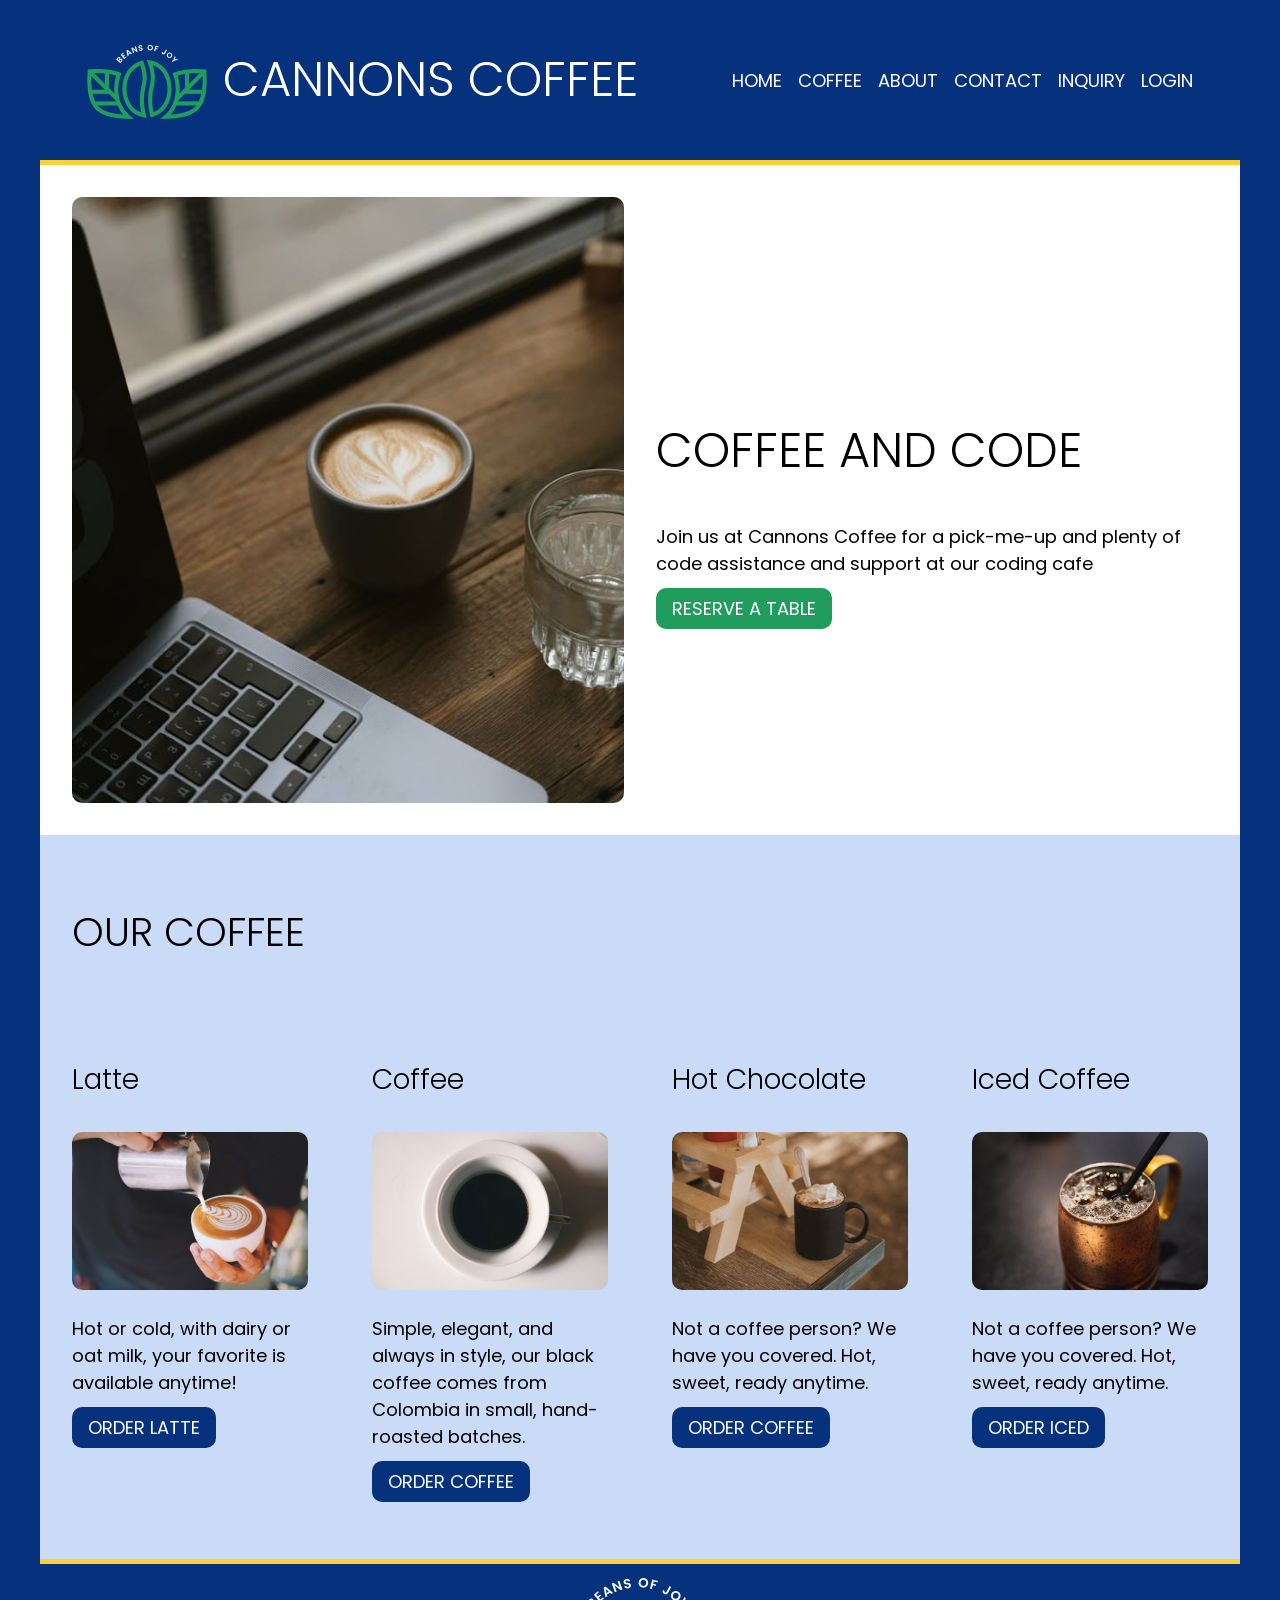
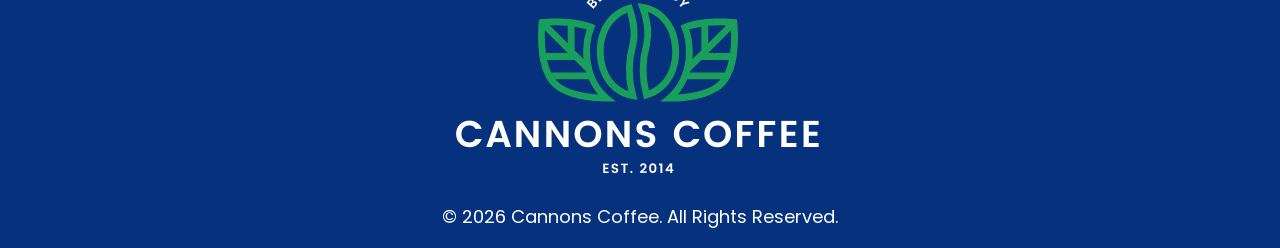
==== commit 9df15e26: "fix latte page, add inquiry and login pages" ====
--- a/index.html
+++ b/index.html
@@ -4,7 +4,7 @@
 <head>
     <meta charset="UTF-8">
     <meta name="viewport" content="width=device-width, initial-scale=1.0">
-    <title>Document</title>
+    <title>Cannons Coffee</title>
     <link rel="stylesheet" href="css/styles.css">
 </head>
 
@@ -17,10 +17,12 @@
             </div>
             <nav>
                 <ul>
-                    <li><a href="#">Home</a></li>
+                    <li><a href="index.html">Home</a></li>
                     <li><a href="latte.html">Coffee</a></li>
                     <li><a href="https://www.cloveberry.com/" target="_blank">About</a></li>
                     <li><a href="mailto:raidorzback@gmail.com">Contact</a></li>
+                    <li><a href="inquiry.html">Inquiry</a></li>
+                    <li><a href="login.html">Login</a></li>
                 </ul>
             </nav>
         </header>
--- a/css/styles.css
+++ b/css/styles.css
@@ -33,6 +33,7 @@
     margin: 0;
     padding: 0;
     line-height: 1.5;
+    background-color: var(--darkblue);
 }
 
 a {
@@ -96,10 +97,6 @@
     padding: 0.5rem 0;
 }
 
-header, footer {
-    background-color: #063270;
-}
-
 .logo {
     display: flex;
     justify-content: center;
@@ -154,6 +151,7 @@
 }
 
 /* MEDIA QUERIES */
+/* tablet */
 @media (min-width: 650px) {
     .grid-container {
         grid-template-columns: repeat(2, 1fr);
@@ -162,4 +160,20 @@
     h2 {
         grid-column: 1 / 3;
     }
+}
+
+/* desktop */
+@media (min-width: 1000px) {
+    .grid-container {
+        grid-template-columns: repeat(4, 1fr);
+    }
+
+    h2 {
+        grid-column: 1 / 5;
+    }
+
+    header {
+        justify-content: space-around;
+        align-items: center;
+    }
 }
